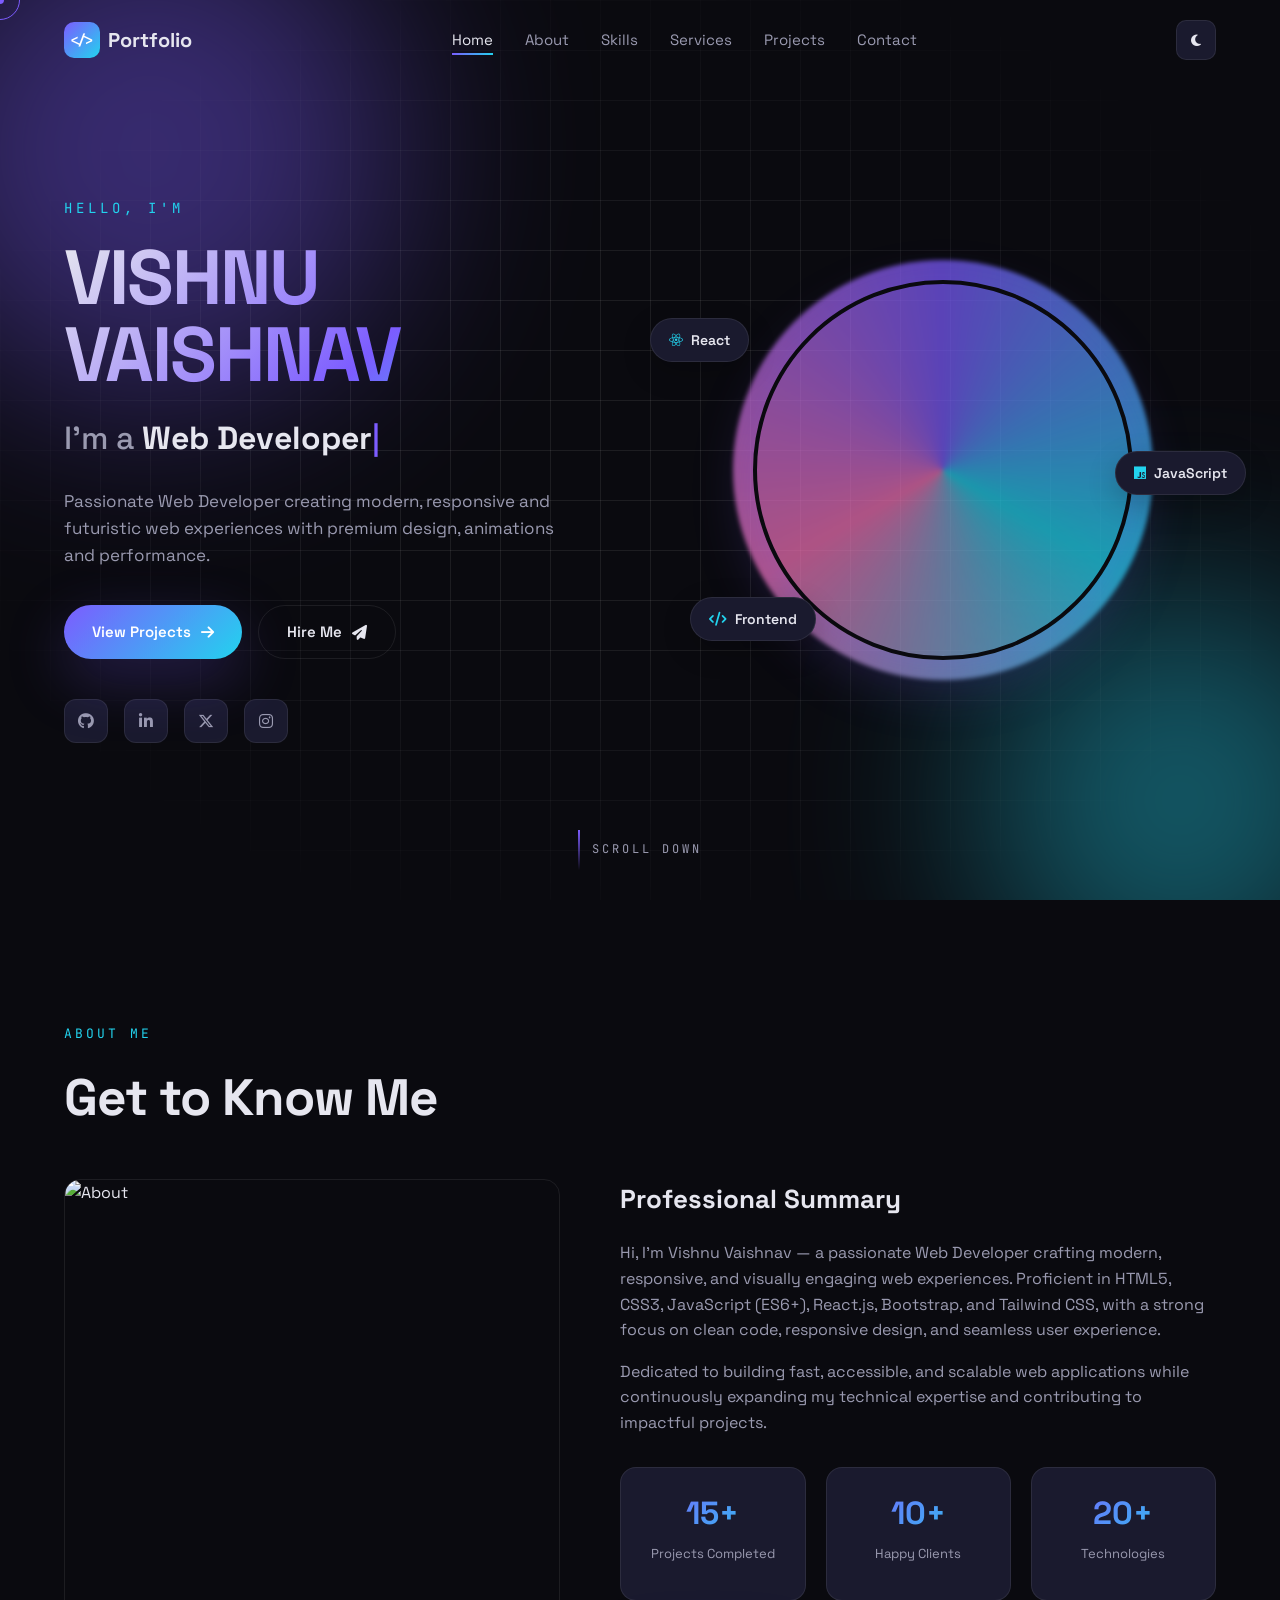
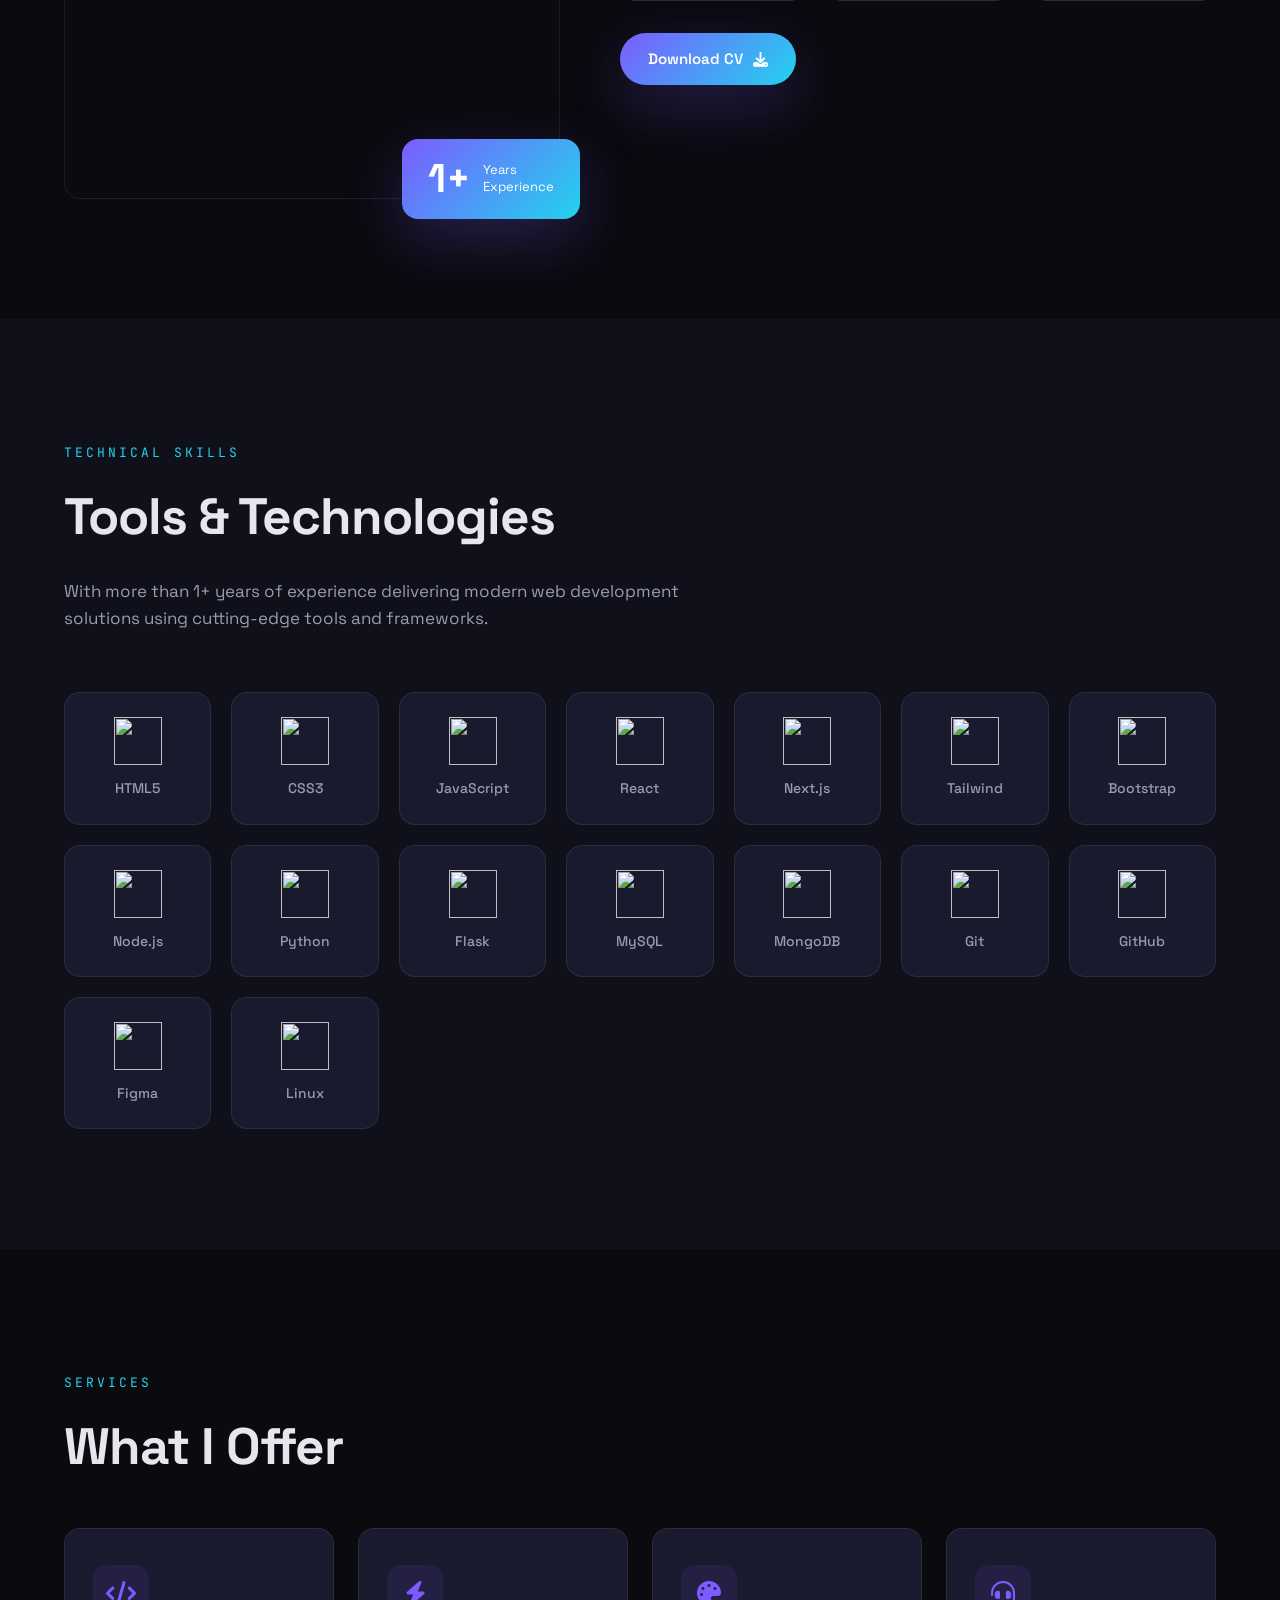
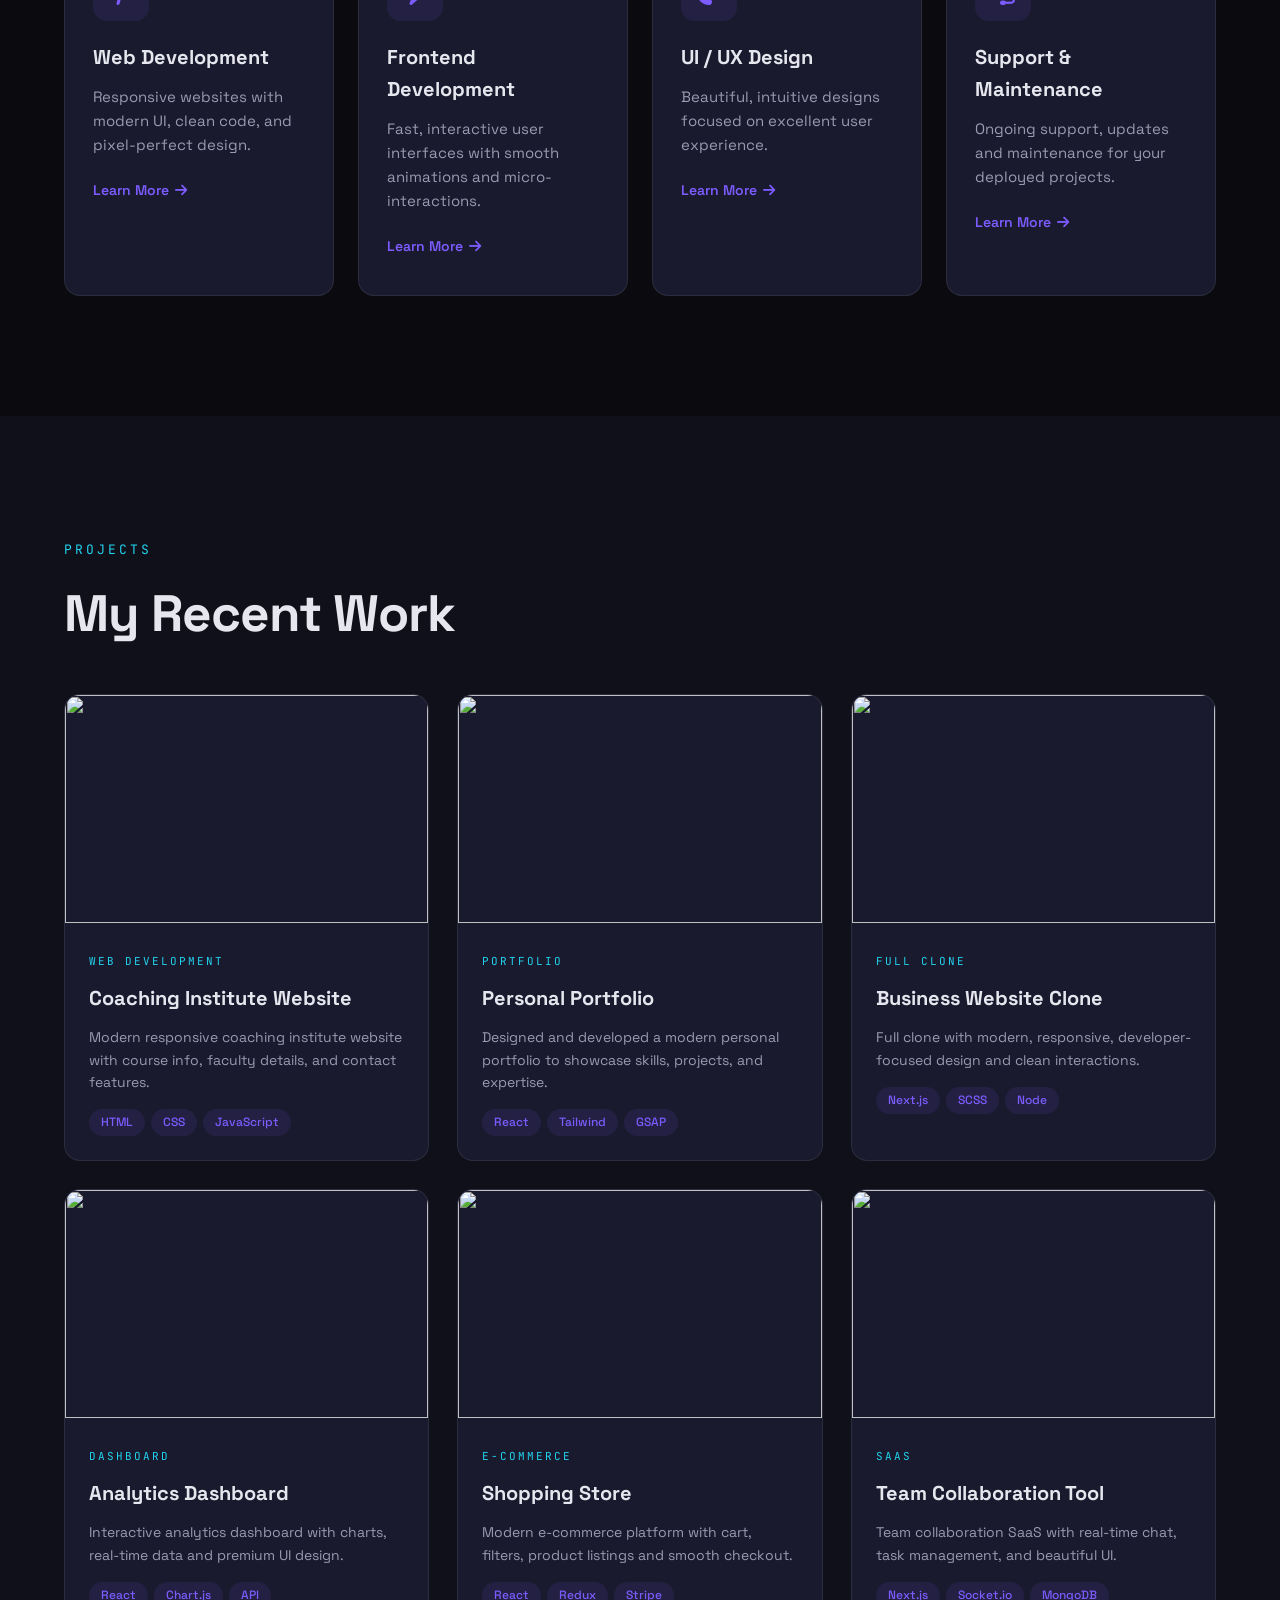
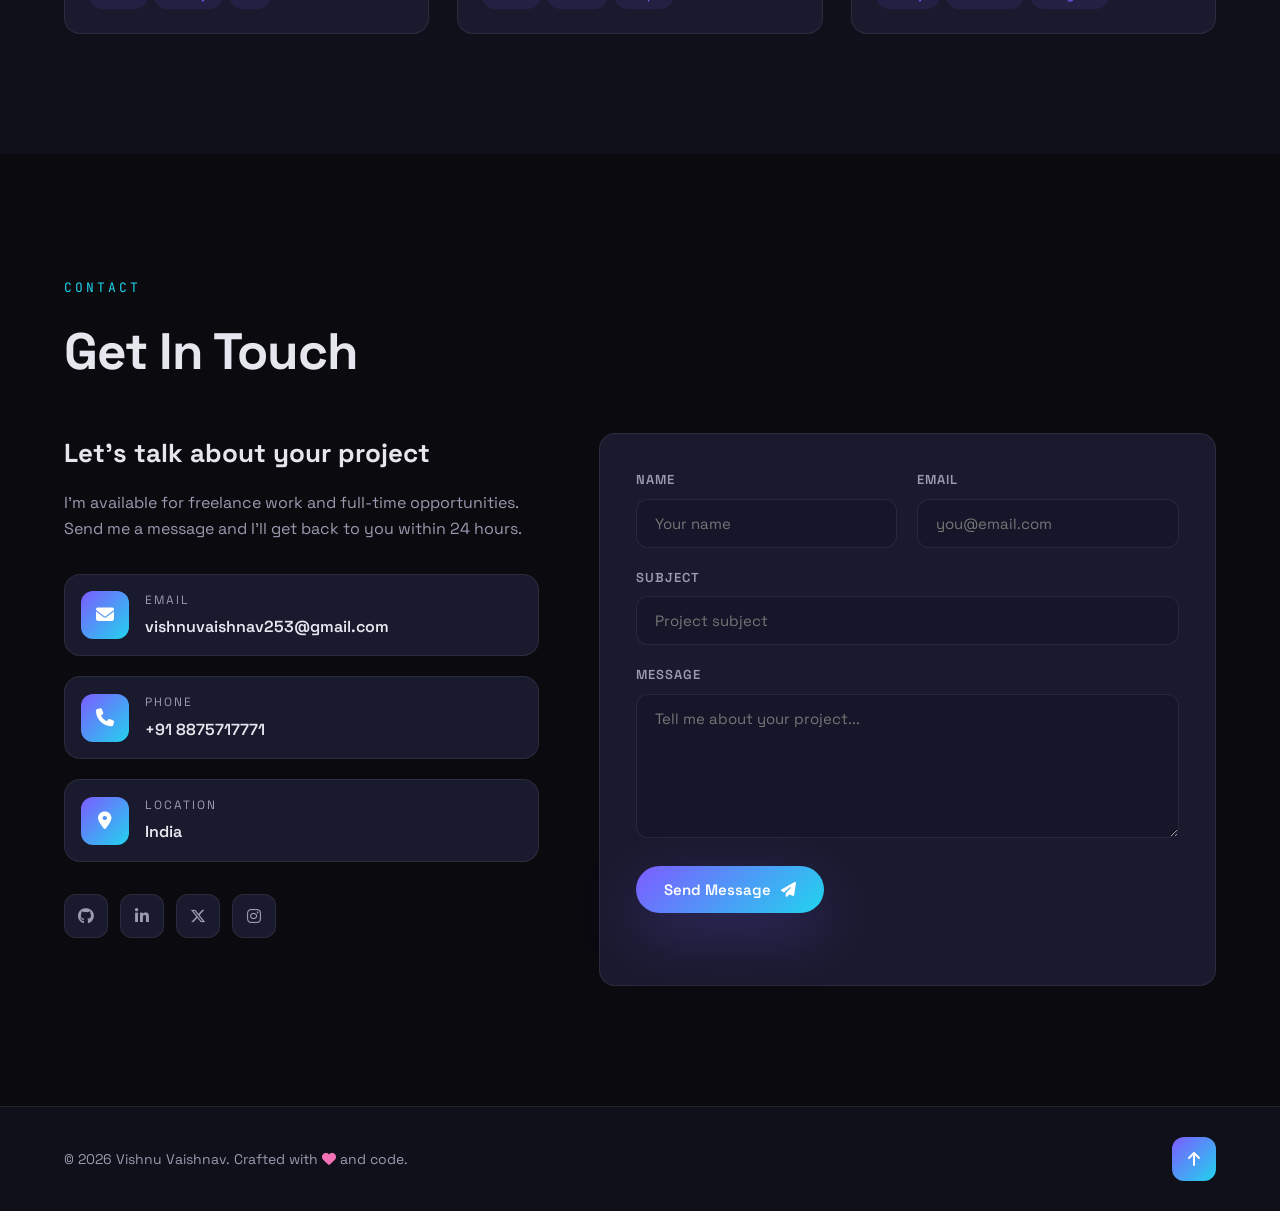
==== index.html @ ab57c08a "Rename portfolio.html to index.html" ====
<!DOCTYPE html>
<html lang="en">
<head>
  <meta charset="UTF-8" />
  <meta name="viewport" content="width=device-width, initial-scale=1.0" />
  <title>Vishnu Vaishnav | Web Developer Portfolio</title>
  <style>
/* =========================================================
   Professional Portfolio - Modern Dark Theme
   ========================================================= */

:root {
  --bg: #0a0a0f;
  --bg-2: #10101a;
  --bg-3: #16162a;
  --surface: #1a1a2e;
  --border: rgba(255, 255, 255, 0.08);
  --text: #e6e6ef;
  --text-dim: #9a9ab0;
  --primary: #7c5cff;
  --primary-2: #22d3ee;
  --accent: #f472b6;
  --gradient: linear-gradient(135deg, #7c5cff 0%, #22d3ee 100%);
  --gradient-2: linear-gradient(135deg, #f472b6 0%, #7c5cff 100%);
  --shadow: 0 20px 60px rgba(124, 92, 255, 0.25);
  --radius: 16px;
  --transition: 0.4s cubic-bezier(0.2, 0.8, 0.2, 1);
}

body.light {
  --bg: #f8f9ff;
  --bg-2: #ffffff;
  --bg-3: #eef0fa;
  --surface: #ffffff;
  --border: rgba(0, 0, 0, 0.08);
  --text: #0f0f1a;
  --text-dim: #55556b;
  --shadow: 0 20px 60px rgba(124, 92, 255, 0.15);
}

* { margin: 0; padding: 0; box-sizing: border-box; }

html { scroll-behavior: smooth; }

body {
  font-family: 'Space Grotesk', -apple-system, sans-serif;
  background: var(--bg);
  color: var(--text);
  line-height: 1.6;
  overflow-x: hidden;
  transition: background var(--transition), color var(--transition);
}

::selection { background: var(--primary); color: #fff; }

::-webkit-scrollbar { width: 10px; }
::-webkit-scrollbar-track { background: var(--bg-2); }
::-webkit-scrollbar-thumb { background: var(--gradient); border-radius: 10px; }

a { color: inherit; text-decoration: none; }
img { max-width: 100%; display: block; }

/* Container */
.container { max-width: 1200px; margin: 0 auto; padding: 0 24px; }

/* ================= LOADER ================= */
.loader {
  position: fixed; inset: 0;
  background: var(--bg);
  display: flex; align-items: center; justify-content: center;
  z-index: 9999;
  transition: opacity 0.6s, visibility 0.6s;
}
.loader.hidden { opacity: 0; visibility: hidden; }
.loader-content { text-align: center; }
.loader-ring {
  width: 60px; height: 60px;
  border: 3px solid rgba(124, 92, 255, 0.2);
  border-top-color: var(--primary);
  border-right-color: var(--primary-2);
  border-radius: 50%;
  animation: spin 1s linear infinite;
  margin: 0 auto 16px;
}
.loader-content p { color: var(--text-dim); font-family: 'JetBrains Mono', monospace; font-size: 14px; letter-spacing: 2px; }
@keyframes spin { to { transform: rotate(360deg); } }

/* ================= CURSOR ================= */
.cursor, .cursor-follow {
  position: fixed; top: 0; left: 0;
  pointer-events: none; z-index: 9998;
  border-radius: 50%;
  transform: translate(-50%, -50%);
  transition: transform 0.15s ease;
}
.cursor {
  width: 8px; height: 8px; background: var(--primary);
}
.cursor-follow {
  width: 40px; height: 40px;
  border: 1.5px solid var(--primary);
  transition: transform 0.3s ease, width 0.3s, height 0.3s, background 0.3s;
}
.cursor-follow.grow { width: 70px; height: 70px; background: rgba(124, 92, 255, 0.1); }
@media (max-width: 900px) { .cursor, .cursor-follow { display: none; } }

/* ================= NAVBAR ================= */
.navbar {
  position: fixed; top: 0; left: 0; right: 0;
  z-index: 100;
  padding: 20px 0;
  transition: all var(--transition);
}
.navbar.scrolled {
  padding: 12px 0;
  background: rgba(10, 10, 15, 0.75);
  backdrop-filter: blur(20px);
  border-bottom: 1px solid var(--border);
}
body.light .navbar.scrolled { background: rgba(255, 255, 255, 0.85); }
.nav-container {
  max-width: 1200px; margin: 0 auto; padding: 0 24px;
  display: flex; align-items: center; justify-content: space-between;
}
.logo {
  display: flex; align-items: center; gap: 8px;
  font-weight: 700; font-size: 20px;
}
.logo-mark {
  background: var(--gradient);
  color: #fff;
  width: 36px; height: 36px;
  display: flex; align-items: center; justify-content: center;
  border-radius: 10px;
  font-family: 'JetBrains Mono', monospace;
  font-size: 14px;
}
.nav-links {
  display: flex; gap: 32px; list-style: none;
}
.nav-link {
  position: relative;
  font-size: 15px;
  color: var(--text-dim);
  transition: color var(--transition);
}
.nav-link:hover, .nav-link.active { color: var(--text); }
.nav-link::after {
  content: ''; position: absolute; bottom: -6px; left: 0;
  width: 0; height: 2px; background: var(--gradient);
  transition: width var(--transition);
}
.nav-link:hover::after, .nav-link.active::after { width: 100%; }

.nav-actions { display: flex; align-items: center; gap: 12px; }
.theme-toggle {
  background: var(--surface);
  border: 1px solid var(--border);
  color: var(--text);
  width: 40px; height: 40px;
  border-radius: 10px;
  cursor: pointer;
  transition: all var(--transition);
}
.theme-toggle:hover { transform: rotate(20deg); border-color: var(--primary); }

.menu-toggle {
  display: none; background: none; border: none;
  width: 40px; height: 40px; cursor: pointer;
  flex-direction: column; gap: 5px; justify-content: center; align-items: center;
}
.menu-toggle span {
  display: block; width: 24px; height: 2px; background: var(--text);
  transition: all var(--transition);
}
.menu-toggle.open span:nth-child(1) { transform: translateY(7px) rotate(45deg); }
.menu-toggle.open span:nth-child(2) { opacity: 0; }
.menu-toggle.open span:nth-child(3) { transform: translateY(-7px) rotate(-45deg); }

/* ================= HERO ================= */
.hero {
  min-height: 100vh;
  position: relative;
  display: flex; align-items: center;
  padding: 120px 0 80px;
  overflow: hidden;
}
.hero-bg {
  position: absolute; inset: 0; z-index: 0; overflow: hidden;
}
.blob {
  position: absolute; border-radius: 50%;
  filter: blur(100px); opacity: 0.4;
  animation: float 20s infinite ease-in-out;
}
.blob-1 { width: 500px; height: 500px; background: var(--primary); top: -100px; left: -100px; }
.blob-2 { width: 400px; height: 400px; background: var(--primary-2); bottom: -100px; right: -100px; animation-delay: -10s; }
@keyframes float {
  0%, 100% { transform: translate(0,0) scale(1); }
  33% { transform: translate(60px,-40px) scale(1.1); }
  66% { transform: translate(-40px,60px) scale(0.95); }
}
.grid-overlay {
  position: absolute; inset: 0;
  background-image:
    linear-gradient(var(--border) 1px, transparent 1px),
    linear-gradient(90deg, var(--border) 1px, transparent 1px);
  background-size: 50px 50px;
  mask-image: radial-gradient(ellipse at center, black 30%, transparent 80%);
  -webkit-mask-image: radial-gradient(ellipse at center, black 30%, transparent 80%);
}

.hero-container {
  position: relative; z-index: 1;
  display: grid; grid-template-columns: 1fr 1fr; gap: 60px;
  align-items: center;
}
.hero-greet {
  font-family: 'JetBrains Mono', monospace;
  color: var(--primary-2); letter-spacing: 4px; font-size: 14px;
  margin-bottom: 20px;
}
.hero-name {
  font-size: clamp(2.5rem, 6vw, 5rem);
  font-weight: 700; line-height: 1;
  background: linear-gradient(135deg, var(--text) 0%, var(--primary) 60%, var(--primary-2) 100%);
  -webkit-background-clip: text;
  background-clip: text;
  color: transparent;
  margin-bottom: 20px;
  letter-spacing: -2px;
}
.hero-role {
  font-size: clamp(1.3rem, 3vw, 2rem);
  color: var(--text-dim);
  margin-bottom: 24px;
  font-weight: 500;
}
.typed { color: var(--text); font-weight: 700; }
.cursor-bar {
  color: var(--primary);
  animation: blink 1s infinite;
}
@keyframes blink { 50% { opacity: 0; } }

.hero-desc {
  color: var(--text-dim);
  font-size: 17px;
  max-width: 520px;
  margin-bottom: 36px;
}
.hero-cta {
  display: flex; gap: 16px; flex-wrap: wrap; margin-bottom: 40px;
}

.btn {
  display: inline-flex; align-items: center; gap: 10px;
  padding: 14px 28px;
  border-radius: 100px;
  font-family: inherit; font-weight: 600; font-size: 15px;
  cursor: pointer; border: none;
  transition: all var(--transition);
  position: relative; overflow: hidden;
}
.btn-primary {
  background: var(--gradient);
  color: #fff;
  box-shadow: var(--shadow);
}
.btn-primary:hover { transform: translateY(-2px); box-shadow: 0 25px 70px rgba(124, 92, 255, 0.4); }
.btn-ghost {
  background: transparent;
  color: var(--text);
  border: 1.5px solid var(--border);
}
.btn-ghost:hover { border-color: var(--primary); background: rgba(124, 92, 255, 0.08); transform: translateY(-2px); }

.hero-socials { display: flex; gap: 16px; }
.hero-socials a, .contact-socials a {
  width: 44px; height: 44px;
  display: flex; align-items: center; justify-content: center;
  background: var(--surface);
  border: 1px solid var(--border);
  border-radius: 12px;
  color: var(--text-dim);
  transition: all var(--transition);
}
.hero-socials a:hover, .contact-socials a:hover {
  color: #fff; background: var(--gradient); border-color: transparent;
  transform: translateY(-3px);
}

/* Hero image */
.hero-image {
  position: relative;
  display: flex; align-items: center; justify-content: center;
}
.image-ring {
  position: absolute; width: 420px; height: 420px;
  border-radius: 50%;
  background: conic-gradient(from 0deg, var(--primary), var(--primary-2), var(--accent), var(--primary));
  animation: spin 8s linear infinite;
  filter: blur(2px); opacity: 0.7;
}
.image-wrapper {
  position: relative;
  width: 380px; height: 380px;
  border-radius: 50%;
  overflow: hidden;
  border: 4px solid var(--bg);
  box-shadow: var(--shadow);
}
.image-wrapper img { width: 100%; height: 100%; object-fit: cover; }

.floating-tag {
  position: absolute;
  background: var(--surface);
  border: 1px solid var(--border);
  padding: 10px 18px;
  border-radius: 100px;
  font-size: 14px;
  font-weight: 600;
  display: flex; align-items: center; gap: 8px;
  box-shadow: 0 10px 30px rgba(0,0,0,0.2);
  animation: bounce 4s infinite ease-in-out;
}
.floating-tag i { color: var(--primary-2); }
.tag-1 { top: 10%; left: -20px; animation-delay: 0s; }
.tag-2 { top: 45%; right: -30px; animation-delay: -1.5s; }
.tag-3 { bottom: 5%; left: 20px; animation-delay: -3s; }
@keyframes bounce {
  0%, 100% { transform: translateY(0); }
  50% { transform: translateY(-12px); }
}

.scroll-down {
  position: absolute; bottom: 30px; left: 50%;
  transform: translateX(-50%);
  color: var(--text-dim); font-size: 12px;
  letter-spacing: 3px; text-transform: uppercase;
  display: flex; align-items: center; gap: 12px;
  font-family: 'JetBrains Mono', monospace;
}
.scroll-down span {
  width: 2px; height: 40px;
  background: linear-gradient(var(--primary), transparent);
  animation: scroll-line 2s infinite;
}
@keyframes scroll-line {
  0% { transform: scaleY(0); transform-origin: top; }
  50% { transform: scaleY(1); transform-origin: top; }
  51% { transform: scaleY(1); transform-origin: bottom; }
  100% { transform: scaleY(0); transform-origin: bottom; }
}

/* ================= SECTIONS ================= */
.section { padding: 120px 0; position: relative; }
.section-alt { background: var(--bg-2); }

.section-tag {
  display: inline-block;
  color: var(--primary-2);
  font-family: 'JetBrains Mono', monospace;
  font-size: 13px; letter-spacing: 3px;
  text-transform: uppercase;
  margin-bottom: 12px;
}
.section-title {
  font-size: clamp(2rem, 4vw, 3.2rem);
  font-weight: 700;
  margin-bottom: 20px;
  letter-spacing: -1px;
}
.section-sub {
  color: var(--text-dim);
  max-width: 640px;
  margin-bottom: 60px;
  font-size: 17px;
}

/* ================= ABOUT ================= */
.about-grid {
  display: grid; grid-template-columns: 1fr 1.2fr; gap: 60px;
  margin-top: 40px;
}
.about-image {
  position: relative;
  border-radius: var(--radius);
  overflow: visible;
}
.about-image img {
  border-radius: var(--radius);
  border: 1px solid var(--border);
  aspect-ratio: 4/5;
  object-fit: cover;
}
.exp-badge {
  position: absolute;
  bottom: -20px; right: -20px;
  background: var(--gradient);
  padding: 20px 26px;
  border-radius: var(--radius);
  color: #fff;
  display: flex; align-items: center; gap: 12px;
  box-shadow: var(--shadow);
}
.exp-num { font-size: 40px; font-weight: 700; line-height: 1; }
.exp-label { font-size: 13px; line-height: 1.3; }

.about-content h3 {
  font-size: 26px; margin-bottom: 20px;
}
.about-content p {
  color: var(--text-dim); margin-bottom: 16px; font-size: 16px;
}
.about-stats {
  display: grid; grid-template-columns: repeat(3, 1fr);
  gap: 20px; margin: 32px 0;
}
.stat {
  padding: 20px; text-align: center;
  background: var(--surface);
  border: 1px solid var(--border);
  border-radius: var(--radius);
  transition: all var(--transition);
}
.stat:hover { transform: translateY(-4px); border-color: var(--primary); }
.stat h4 {
  font-size: 32px;
  background: var(--gradient);
  -webkit-background-clip: text;
  background-clip: text;
  color: transparent;
  margin-bottom: 4px;
}
.stat p { color: var(--text-dim); font-size: 13px; }

/* ================= SKILLS ================= */
.skills-grid {
  display: grid;
  grid-template-columns: repeat(auto-fill, minmax(140px, 1fr));
  gap: 20px;
  margin-top: 40px;
}
.skill-card {
  background: var(--surface);
  border: 1px solid var(--border);
  border-radius: var(--radius);
  padding: 24px 12px;
  text-align: center;
  transition: all var(--transition);
  display: flex; flex-direction: column; align-items: center; gap: 12px;
  cursor: pointer;
}
.skill-card:hover {
  transform: translateY(-8px);
  border-color: var(--primary);
  box-shadow: 0 20px 40px rgba(124, 92, 255, 0.2);
}
.skill-card img {
  width: 48px; height: 48px;
  transition: transform var(--transition);
}
.skill-card:hover img { transform: scale(1.15) rotate(-6deg); }
.skill-card span {
  font-size: 14px; font-weight: 500; color: var(--text-dim);
}

/* ================= SERVICES ================= */
.services-grid {
  display: grid;
  grid-template-columns: repeat(auto-fit, minmax(240px, 1fr));
  gap: 24px; margin-top: 40px;
}
.service-card {
  padding: 36px 28px;
  background: var(--surface);
  border: 1px solid var(--border);
  border-radius: var(--radius);
  transition: all var(--transition);
  position: relative;
  overflow: hidden;
}
.service-card::before {
  content: '';
  position: absolute;
  top: 0; left: 0;
  width: 100%; height: 3px;
  background: var(--gradient);
  transform: scaleX(0);
  transform-origin: left;
  transition: transform var(--transition);
}
.service-card:hover::before { transform: scaleX(1); }
.service-card:hover { transform: translateY(-8px); border-color: transparent; }
.service-icon {
  width: 56px; height: 56px; border-radius: 14px;
  background: rgba(124, 92, 255, 0.1);
  color: var(--primary);
  display: flex; align-items: center; justify-content: center;
  font-size: 24px; margin-bottom: 20px;
  transition: all var(--transition);
}
.service-card:hover .service-icon {
  background: var(--gradient); color: #fff;
  transform: rotate(-8deg) scale(1.05);
}
.service-card h3 { font-size: 20px; margin-bottom: 12px; }
.service-card p { color: var(--text-dim); font-size: 15px; margin-bottom: 20px; }
.service-link {
  display: inline-flex; align-items: center; gap: 6px;
  color: var(--primary); font-weight: 600; font-size: 14px;
  transition: gap var(--transition);
}
.service-link:hover { gap: 12px; }

/* ================= PROJECTS ================= */
.projects-grid {
  display: grid;
  grid-template-columns: repeat(auto-fit, minmax(320px, 1fr));
  gap: 28px; margin-top: 40px;
}
.project-card {
  background: var(--surface);
  border: 1px solid var(--border);
  border-radius: var(--radius);
  overflow: hidden;
  transition: all var(--transition);
}
.project-card:hover { transform: translateY(-8px); border-color: var(--primary); }
.project-image {
  position: relative; aspect-ratio: 16/10; overflow: hidden;
}
.project-image img {
  width: 100%; height: 100%; object-fit: cover;
  transition: transform 0.6s;
}
.project-card:hover .project-image img { transform: scale(1.08); }
.project-overlay {
  position: absolute; inset: 0;
  background: linear-gradient(180deg, transparent 50%, rgba(10, 10, 15, 0.85));
  display: flex; align-items: flex-end; justify-content: flex-end;
  gap: 10px; padding: 20px;
  opacity: 0; transition: opacity var(--transition);
}
.project-card:hover .project-overlay { opacity: 1; }
.project-btn {
  width: 40px; height: 40px; border-radius: 10px;
  background: rgba(255,255,255,0.15);
  backdrop-filter: blur(10px);
  color: #fff;
  display: flex; align-items: center; justify-content: center;
  transition: all var(--transition);
}
.project-btn:hover { background: var(--gradient); transform: scale(1.1); }

.project-body { padding: 24px; }
.project-cat {
  font-family: 'JetBrains Mono', monospace;
  font-size: 11px; letter-spacing: 2px; text-transform: uppercase;
  color: var(--primary-2);
}
.project-body h3 { font-size: 20px; margin: 10px 0 12px; }
.project-body p { color: var(--text-dim); font-size: 14px; margin-bottom: 16px; }
.project-tech { display: flex; flex-wrap: wrap; gap: 6px; }
.project-tech span {
  padding: 4px 12px; border-radius: 100px;
  background: rgba(124, 92, 255, 0.1);
  color: var(--primary);
  font-size: 12px; font-weight: 500;
}

/* ================= CONTACT ================= */
.contact-grid {
  display: grid; grid-template-columns: 1fr 1.3fr; gap: 60px;
  margin-top: 40px;
}
.contact-info h3 { font-size: 26px; margin-bottom: 16px; }
.contact-info > p { color: var(--text-dim); margin-bottom: 32px; }
.contact-items { display: flex; flex-direction: column; gap: 20px; margin-bottom: 32px; }
.contact-item {
  display: flex; align-items: center; gap: 16px;
  padding: 16px;
  background: var(--surface);
  border: 1px solid var(--border);
  border-radius: var(--radius);
  transition: all var(--transition);
}
.contact-item:hover { border-color: var(--primary); transform: translateX(6px); }
.ci-icon {
  width: 48px; height: 48px; border-radius: 12px;
  background: var(--gradient); color: #fff;
  display: flex; align-items: center; justify-content: center;
  font-size: 18px; flex-shrink: 0;
}
.contact-item span {
  color: var(--text-dim); font-size: 12px;
  letter-spacing: 2px; text-transform: uppercase;
  display: block; margin-bottom: 4px;
}
.contact-item a { font-weight: 600; }
.contact-socials { display: flex; gap: 12px; }

.contact-form {
  background: var(--surface);
  border: 1px solid var(--border);
  border-radius: var(--radius);
  padding: 36px;
}
.form-row { display: grid; grid-template-columns: 1fr 1fr; gap: 20px; }
.form-group { margin-bottom: 20px; }
.form-group label {
  display: block; font-size: 13px; font-weight: 600;
  color: var(--text-dim);
  margin-bottom: 8px;
  letter-spacing: 1px; text-transform: uppercase;
}
.form-group input, .form-group textarea {
  width: 100%;
  padding: 14px 18px;
  background: var(--bg-3);
  border: 1.5px solid var(--border);
  border-radius: 12px;
  color: var(--text);
  font-family: inherit;
  font-size: 15px;
  transition: all var(--transition);
}
.form-group input:focus, .form-group textarea:focus {
  outline: none;
  border-color: var(--primary);
  background: var(--bg-2);
  box-shadow: 0 0 0 4px rgba(124, 92, 255, 0.1);
}
.form-group textarea { resize: vertical; min-height: 120px; }
.form-status {
  margin-top: 16px; font-size: 14px; color: var(--primary-2);
  min-height: 20px;
}

/* ================= FOOTER ================= */
.footer {
  padding: 30px 0;
  border-top: 1px solid var(--border);
  background: var(--bg-2);
}
.footer-inner {
  display: flex; justify-content: space-between; align-items: center;
  flex-wrap: wrap; gap: 16px;
}
.footer p { color: var(--text-dim); font-size: 14px; }
.footer .fa-heart { color: var(--accent); }
.to-top {
  width: 44px; height: 44px; border-radius: 12px;
  background: var(--gradient); color: #fff;
  display: flex; align-items: center; justify-content: center;
  transition: all var(--transition);
}
.to-top:hover { transform: translateY(-4px); box-shadow: var(--shadow); }

/* ================= REVEAL ANIMATIONS ================= */
.reveal { opacity: 0; transform: translateY(40px); transition: all 0.8s cubic-bezier(0.2, 0.8, 0.2, 1); }
.reveal.visible { opacity: 1; transform: translateY(0); }

/* ================= RESPONSIVE ================= */
@media (max-width: 900px) {
  .hero-container, .about-grid, .contact-grid {
    grid-template-columns: 1fr; gap: 40px;
  }
  .hero-image { order: -1; }
  .image-wrapper { width: 260px; height: 260px; }
  .image-ring { width: 300px; height: 300px; }
  .exp-badge { right: 20px; }

  .nav-links {
    position: fixed; top: 70px; right: 20px; left: 20px;
    flex-direction: column; padding: 24px;
    background: var(--surface);
    border: 1px solid var(--border);
    border-radius: var(--radius);
    transform: translateY(-20px); opacity: 0; pointer-events: none;
    transition: all var(--transition);
  }
  .nav-links.open { transform: translateY(0); opacity: 1; pointer-events: auto; }
  .menu-toggle { display: flex; }

  .section { padding: 80px 0; }
  .contact-form { padding: 24px; }
  .form-row { grid-template-columns: 1fr; }
  .about-stats { grid-template-columns: 1fr; }
}
@media (max-width: 500px) {
  .hero-cta { flex-direction: column; }
  .hero-cta .btn { justify-content: center; }
  .floating-tag { font-size: 12px; padding: 8px 14px; }
}

</style>
  <link rel="preconnect" href="https://fonts.googleapis.com" />
  <link rel="preconnect" href="https://fonts.gstatic.com" crossorigin />
  <link href="https://fonts.googleapis.com/css2?family=Space+Grotesk:wght@400;500;600;700&family=JetBrains+Mono:wght@400;500&display=swap" rel="stylesheet" />
  <link rel="stylesheet" href="https://cdnjs.cloudflare.com/ajax/libs/font-awesome/6.5.1/css/all.min.css" />
</head>
<body>

  <!-- Loader -->
  <div class="loader" id="loader">
    <div class="loader-content">
      <div class="loader-ring"></div>
      <p>Loading Portfolio...</p>
    </div>
  </div>

  <!-- Cursor -->
  <div class="cursor" id="cursor"></div>
  <div class="cursor-follow" id="cursorFollow"></div>

  <!-- Navbar -->
  <nav class="navbar" id="navbar">
    <div class="nav-container">
      <a href="#home" class="logo">
        <span class="logo-mark">&lt;/&gt;</span>
        <span class="logo-text">Portfolio</span>
      </a>
      <ul class="nav-links" id="navLinks">
        <li><a href="#home" class="nav-link active">Home</a></li>
        <li><a href="#about" class="nav-link">About</a></li>
        <li><a href="#skills" class="nav-link">Skills</a></li>
        <li><a href="#services" class="nav-link">Services</a></li>
        <li><a href="#projects" class="nav-link">Projects</a></li>
        <li><a href="#contact" class="nav-link">Contact</a></li>
      </ul>
      <div class="nav-actions">
        <button class="theme-toggle" id="themeToggle" aria-label="Toggle theme">
          <i class="fa-solid fa-moon"></i>
        </button>
        <button class="menu-toggle" id="menuToggle" aria-label="Menu">
          <span></span><span></span><span></span>
        </button>
      </div>
    </div>
  </nav>

  <!-- Hero -->
  <section class="hero" id="home">
    <div class="hero-bg">
      <div class="blob blob-1"></div>
      <div class="blob blob-2"></div>
      <div class="grid-overlay"></div>
    </div>

    <div class="container hero-container">
      <div class="hero-text">
        <p class="hero-greet">HELLO, I'M</p>
        <h1 class="hero-name">VISHNU VAISHNAV</h1>
        <h2 class="hero-role">
          I'm a <span class="typed" id="typed"></span><span class="cursor-bar">|</span>
        </h2>
        <p class="hero-desc">
          Passionate Web Developer creating modern, responsive and
          futuristic web experiences with premium design, animations and performance.
        </p>
        <div class="hero-cta">
          <a href="#projects" class="btn btn-primary">
            View Projects <i class="fa-solid fa-arrow-right"></i>
          </a>
          <a href="#contact" class="btn btn-ghost">
            Hire Me <i class="fa-solid fa-paper-plane"></i>
          </a>
        </div>
        <div class="hero-socials">
          <a href="#" aria-label="GitHub"><i class="fa-brands fa-github"></i></a>
          <a href="#" aria-label="LinkedIn"><i class="fa-brands fa-linkedin-in"></i></a>
          <a href="#" aria-label="Twitter"><i class="fa-brands fa-x-twitter"></i></a>
          <a href="#" aria-label="Instagram"><i class="fa-brands fa-instagram"></i></a>
        </div>
      </div>

      <div class="hero-image">
        <div class="image-ring"></div>
        <div class="image-wrapper">
          <img src="https://images.unsplash.com/photo-1607746882042-944635dfe10e?w=600&auto=format&fit=crop&q=80" alt="Profile" />
        </div>
        <div class="floating-tag tag-1"><i class="fa-brands fa-react"></i> React</div>
        <div class="floating-tag tag-2"><i class="fa-brands fa-js"></i> JavaScript</div>
        <div class="floating-tag tag-3"><i class="fa-solid fa-code"></i> Frontend</div>
      </div>
    </div>

    <a href="#about" class="scroll-down">
      <span></span> Scroll Down
    </a>
  </section>

  <!-- About -->
  <section class="section" id="about">
    <div class="container">
      <p class="section-tag">About Me</p>
      <h2 class="section-title">Get to Know Me</h2>

      <div class="about-grid">
        <div class="about-image">
          <img src="https://images.unsplash.com/photo-1633332755192-727a05c4013d?w=600&auto=format&fit=crop&q=80" alt="About" />
          <div class="exp-badge">
            <span class="exp-num">1+</span>
            <span class="exp-label">Years<br/>Experience</span>
          </div>
        </div>

        <div class="about-content">
          <h3>Professional Summary</h3>
          <p>
            Hi, I'm Vishnu Vaishnav — a passionate Web Developer crafting modern,
            responsive, and visually engaging web experiences. Proficient in HTML5, CSS3,
            JavaScript (ES6+), React.js, Bootstrap, and Tailwind CSS, with a
            strong focus on clean code, responsive design, and seamless user experience.
          </p>
          <p>
            Dedicated to building fast, accessible, and scalable web
            applications while continuously expanding my technical expertise and
            contributing to impactful projects.
          </p>

          <div class="about-stats">
            <div class="stat">
              <h4>15+</h4>
              <p>Projects Completed</p>
            </div>
            <div class="stat">
              <h4>10+</h4>
              <p>Happy Clients</p>
            </div>
            <div class="stat">
              <h4>20+</h4>
              <p>Technologies</p>
            </div>
          </div>

          <a href="#" class="btn btn-primary" download>
            Download CV <i class="fa-solid fa-download"></i>
          </a>
        </div>
      </div>
    </div>
  </section>

  <!-- Skills -->
  <section class="section section-alt" id="skills">
    <div class="container">
      <p class="section-tag">Technical Skills</p>
      <h2 class="section-title">Tools &amp; Technologies</h2>
      <p class="section-sub">
        With more than 1+ years of experience delivering modern web development
        solutions using cutting-edge tools and frameworks.
      </p>

      <div class="skills-grid">
        <div class="skill-card"><img src="https://cdn.jsdelivr.net/gh/devicons/devicon/icons/html5/html5-original.svg" alt=""><span>HTML5</span></div>
        <div class="skill-card"><img src="https://cdn.jsdelivr.net/gh/devicons/devicon/icons/css3/css3-original.svg" alt=""><span>CSS3</span></div>
        <div class="skill-card"><img src="https://cdn.jsdelivr.net/gh/devicons/devicon/icons/javascript/javascript-original.svg" alt=""><span>JavaScript</span></div>
        <div class="skill-card"><img src="https://cdn.jsdelivr.net/gh/devicons/devicon/icons/react/react-original.svg" alt=""><span>React</span></div>
        <div class="skill-card"><img src="https://cdn.jsdelivr.net/gh/devicons/devicon/icons/nextjs/nextjs-original.svg" alt=""><span>Next.js</span></div>
        <div class="skill-card"><img src="https://cdn.jsdelivr.net/gh/devicons/devicon/icons/tailwindcss/tailwindcss-original.svg" alt=""><span>Tailwind</span></div>
        <div class="skill-card"><img src="https://cdn.jsdelivr.net/gh/devicons/devicon/icons/bootstrap/bootstrap-original.svg" alt=""><span>Bootstrap</span></div>
        <div class="skill-card"><img src="https://cdn.jsdelivr.net/gh/devicons/devicon/icons/nodejs/nodejs-original.svg" alt=""><span>Node.js</span></div>
        <div class="skill-card"><img src="https://cdn.jsdelivr.net/gh/devicons/devicon/icons/python/python-original.svg" alt=""><span>Python</span></div>
        <div class="skill-card"><img src="https://cdn.jsdelivr.net/gh/devicons/devicon/icons/flask/flask-original.svg" alt=""><span>Flask</span></div>
        <div class="skill-card"><img src="https://cdn.jsdelivr.net/gh/devicons/devicon/icons/mysql/mysql-original.svg" alt=""><span>MySQL</span></div>
        <div class="skill-card"><img src="https://cdn.jsdelivr.net/gh/devicons/devicon/icons/mongodb/mongodb-original.svg" alt=""><span>MongoDB</span></div>
        <div class="skill-card"><img src="https://cdn.jsdelivr.net/gh/devicons/devicon/icons/git/git-original.svg" alt=""><span>Git</span></div>
        <div class="skill-card"><img src="https://cdn.jsdelivr.net/gh/devicons/devicon/icons/github/github-original.svg" alt=""><span>GitHub</span></div>
        <div class="skill-card"><img src="https://cdn.jsdelivr.net/gh/devicons/devicon/icons/figma/figma-original.svg" alt=""><span>Figma</span></div>
        <div class="skill-card"><img src="https://cdn.jsdelivr.net/gh/devicons/devicon/icons/linux/linux-original.svg" alt=""><span>Linux</span></div>
      </div>
    </div>
  </section>

  <!-- Services -->
  <section class="section" id="services">
    <div class="container">
      <p class="section-tag">Services</p>
      <h2 class="section-title">What I Offer</h2>

      <div class="services-grid">
        <div class="service-card">
          <div class="service-icon"><i class="fa-solid fa-code"></i></div>
          <h3>Web Development</h3>
          <p>Responsive websites with modern UI, clean code, and pixel-perfect design.</p>
          <a href="#contact" class="service-link">Learn More <i class="fa-solid fa-arrow-right"></i></a>
        </div>
        <div class="service-card">
          <div class="service-icon"><i class="fa-solid fa-bolt"></i></div>
          <h3>Frontend Development</h3>
          <p>Fast, interactive user interfaces with smooth animations and micro-interactions.</p>
          <a href="#contact" class="service-link">Learn More <i class="fa-solid fa-arrow-right"></i></a>
        </div>
        <div class="service-card">
          <div class="service-icon"><i class="fa-solid fa-palette"></i></div>
          <h3>UI / UX Design</h3>
          <p>Beautiful, intuitive designs focused on excellent user experience.</p>
          <a href="#contact" class="service-link">Learn More <i class="fa-solid fa-arrow-right"></i></a>
        </div>
        <div class="service-card">
          <div class="service-icon"><i class="fa-solid fa-headset"></i></div>
          <h3>Support &amp; Maintenance</h3>
          <p>Ongoing support, updates and maintenance for your deployed projects.</p>
          <a href="#contact" class="service-link">Learn More <i class="fa-solid fa-arrow-right"></i></a>
        </div>
      </div>
    </div>
  </section>

  <!-- Projects -->
  <section class="section section-alt" id="projects">
    <div class="container">
      <p class="section-tag">Projects</p>
      <h2 class="section-title">My Recent Work</h2>

      <div class="projects-grid">
        <article class="project-card">
          <div class="project-image">
            <img src="https://images.unsplash.com/photo-1547658719-da2b51169166?w=800&auto=format&fit=crop&q=80" alt="">
            <div class="project-overlay">
              <a href="#" class="project-btn"><i class="fa-solid fa-arrow-up-right-from-square"></i></a>
              <a href="#" class="project-btn"><i class="fa-brands fa-github"></i></a>
            </div>
          </div>
          <div class="project-body">
            <span class="project-cat">Web Development</span>
            <h3>Coaching Institute Website</h3>
            <p>Modern responsive coaching institute website with course info, faculty details, and contact features.</p>
            <div class="project-tech">
              <span>HTML</span><span>CSS</span><span>JavaScript</span>
            </div>
          </div>
        </article>

        <article class="project-card">
          <div class="project-image">
            <img src="https://images.unsplash.com/photo-1467232004584-a241de8bcf5d?w=800&auto=format&fit=crop&q=80" alt="">
            <div class="project-overlay">
              <a href="#" class="project-btn"><i class="fa-solid fa-arrow-up-right-from-square"></i></a>
              <a href="#" class="project-btn"><i class="fa-brands fa-github"></i></a>
            </div>
          </div>
          <div class="project-body">
            <span class="project-cat">Portfolio</span>
            <h3>Personal Portfolio</h3>
            <p>Designed and developed a modern personal portfolio to showcase skills, projects, and expertise.</p>
            <div class="project-tech">
              <span>React</span><span>Tailwind</span><span>GSAP</span>
            </div>
          </div>
        </article>

        <article class="project-card">
          <div class="project-image">
            <img src="https://images.unsplash.com/photo-1460925895917-afdab827c52f?w=800&auto=format&fit=crop&q=80" alt="">
            <div class="project-overlay">
              <a href="#" class="project-btn"><i class="fa-solid fa-arrow-up-right-from-square"></i></a>
              <a href="#" class="project-btn"><i class="fa-brands fa-github"></i></a>
            </div>
          </div>
          <div class="project-body">
            <span class="project-cat">Full Clone</span>
            <h3>Business Website Clone</h3>
            <p>Full clone with modern, responsive, developer-focused design and clean interactions.</p>
            <div class="project-tech">
              <span>Next.js</span><span>SCSS</span><span>Node</span>
            </div>
          </div>
        </article>

        <article class="project-card">
          <div class="project-image">
            <img src="https://images.unsplash.com/photo-1551288049-bebda4e38f71?w=800&auto=format&fit=crop&q=80" alt="">
            <div class="project-overlay">
              <a href="#" class="project-btn"><i class="fa-solid fa-arrow-up-right-from-square"></i></a>
              <a href="#" class="project-btn"><i class="fa-brands fa-github"></i></a>
            </div>
          </div>
          <div class="project-body">
            <span class="project-cat">Dashboard</span>
            <h3>Analytics Dashboard</h3>
            <p>Interactive analytics dashboard with charts, real-time data and premium UI design.</p>
            <div class="project-tech">
              <span>React</span><span>Chart.js</span><span>API</span>
            </div>
          </div>
        </article>

        <article class="project-card">
          <div class="project-image">
            <img src="https://images.unsplash.com/photo-1522542550221-31fd19575a2d?w=800&auto=format&fit=crop&q=80" alt="">
            <div class="project-overlay">
              <a href="#" class="project-btn"><i class="fa-solid fa-arrow-up-right-from-square"></i></a>
              <a href="#" class="project-btn"><i class="fa-brands fa-github"></i></a>
            </div>
          </div>
          <div class="project-body">
            <span class="project-cat">E-commerce</span>
            <h3>Shopping Store</h3>
            <p>Modern e-commerce platform with cart, filters, product listings and smooth checkout.</p>
            <div class="project-tech">
              <span>React</span><span>Redux</span><span>Stripe</span>
            </div>
          </div>
        </article>

        <article class="project-card">
          <div class="project-image">
            <img src="https://images.unsplash.com/photo-1517048676732-d65bc937f952?w=800&auto=format&fit=crop&q=80" alt="">
            <div class="project-overlay">
              <a href="#" class="project-btn"><i class="fa-solid fa-arrow-up-right-from-square"></i></a>
              <a href="#" class="project-btn"><i class="fa-brands fa-github"></i></a>
            </div>
          </div>
          <div class="project-body">
            <span class="project-cat">SaaS</span>
            <h3>Team Collaboration Tool</h3>
            <p>Team collaboration SaaS with real-time chat, task management, and beautiful UI.</p>
            <div class="project-tech">
              <span>Next.js</span><span>Socket.io</span><span>MongoDB</span>
            </div>
          </div>
        </article>
      </div>
    </div>
  </section>

  <!-- Contact -->
  <section class="section" id="contact">
    <div class="container">
      <p class="section-tag">Contact</p>
      <h2 class="section-title">Get In Touch</h2>

      <div class="contact-grid">
        <div class="contact-info">
          <h3>Let's talk about your project</h3>
          <p>I'm available for freelance work and full-time opportunities. Send me a message and I'll get back to you within 24 hours.</p>

          <div class="contact-items">
            <div class="contact-item">
              <div class="ci-icon"><i class="fa-solid fa-envelope"></i></div>
              <div>
                <span>Email</span>
                <a href="mailto:vishnuvaishnav253@gmail.com">vishnuvaishnav253@gmail.com</a>
              </div>
            </div>
            <div class="contact-item">
              <div class="ci-icon"><i class="fa-solid fa-phone"></i></div>
              <div>
                <span>Phone</span>
                <a href="tel:+911234567890">+91 8875717771</a>
              </div>
            </div>
            <div class="contact-item">
              <div class="ci-icon"><i class="fa-solid fa-location-dot"></i></div>
              <div>
                <span>Location</span>
                <a href="#">India</a>
              </div>
            </div>
          </div>

          <div class="contact-socials">
            <a href="#" aria-label="GitHub"><i class="fa-brands fa-github"></i></a>
            <a href="#" aria-label="LinkedIn"><i class="fa-brands fa-linkedin-in"></i></a>
            <a href="#" aria-label="Twitter"><i class="fa-brands fa-x-twitter"></i></a>
            <a href="#" aria-label="Instagram"><i class="fa-brands fa-instagram"></i></a>
          </div>
        </div>

        <form class="contact-form" id="contactForm">
          <div class="form-row">
            <div class="form-group">
              <label for="name">Name</label>
              <input type="text" id="name" name="name" placeholder="Your name" required />
            </div>
            <div class="form-group">
              <label for="email">Email</label>
              <input type="email" id="email" name="email" placeholder="you@email.com" required />
            </div>
          </div>
          <div class="form-group">
            <label for="subject">Subject</label>
            <input type="text" id="subject" name="subject" placeholder="Project subject" required />
          </div>
          <div class="form-group">
            <label for="message">Message</label>
            <textarea id="message" name="message" rows="6" placeholder="Tell me about your project..." required></textarea>
          </div>
          <button type="submit" class="btn btn-primary">
            Send Message <i class="fa-solid fa-paper-plane"></i>
          </button>
          <p class="form-status" id="formStatus"></p>
        </form>
      </div>
    </div>
  </section>

  <!-- Footer -->
  <footer class="footer">
    <div class="container footer-inner">
      <p>&copy; <span id="year"></span> Vishnu Vaishnav. Crafted with <i class="fa-solid fa-heart"></i> and code.</p>
      <a href="#home" class="to-top" aria-label="Back to top">
        <i class="fa-solid fa-arrow-up"></i>
      </a>
    </div>
  </footer>

  <script>
/* =========================================================
   Professional Portfolio - JavaScript
   ========================================================= */

// ============ LOADER ============
window.addEventListener('load', () => {
  setTimeout(() => {
    document.getElementById('loader').classList.add('hidden');
  }, 800);
});

// ============ YEAR ============
document.getElementById('year').textContent = new Date().getFullYear();

// ============ CUSTOM CURSOR ============
const cursor = document.getElementById('cursor');
const cursorFollow = document.getElementById('cursorFollow');

document.addEventListener('mousemove', (e) => {
  cursor.style.left = e.clientX + 'px';
  cursor.style.top = e.clientY + 'px';
  setTimeout(() => {
    cursorFollow.style.left = e.clientX + 'px';
    cursorFollow.style.top = e.clientY + 'px';
  }, 60);
});

document.querySelectorAll('a, button, .skill-card, .project-card, .service-card').forEach(el => {
  el.addEventListener('mouseenter', () => cursorFollow.classList.add('grow'));
  el.addEventListener('mouseleave', () => cursorFollow.classList.remove('grow'));
});

// ============ NAVBAR SCROLL ============
const navbar = document.getElementById('navbar');
window.addEventListener('scroll', () => {
  if (window.scrollY > 40) navbar.classList.add('scrolled');
  else navbar.classList.remove('scrolled');
});

// ============ MOBILE MENU ============
const menuToggle = document.getElementById('menuToggle');
const navLinks = document.getElementById('navLinks');
menuToggle.addEventListener('click', () => {
  menuToggle.classList.toggle('open');
  navLinks.classList.toggle('open');
});
document.querySelectorAll('.nav-link').forEach(link => {
  link.addEventListener('click', () => {
    menuToggle.classList.remove('open');
    navLinks.classList.remove('open');
  });
});

// ============ ACTIVE LINK ON SCROLL ============
const sections = document.querySelectorAll('section[id]');
const navLinkEls = document.querySelectorAll('.nav-link');

window.addEventListener('scroll', () => {
  let current = 'home';
  sections.forEach(section => {
    const top = section.offsetTop - 100;
    if (window.scrollY >= top) current = section.getAttribute('id');
  });
  navLinkEls.forEach(link => {
    link.classList.remove('active');
    if (link.getAttribute('href') === `#${current}`) link.classList.add('active');
  });
});

// ============ THEME TOGGLE ============
const themeToggle = document.getElementById('themeToggle');
const themeIcon = themeToggle.querySelector('i');
const savedTheme = localStorage.getItem('theme') || 'dark';
if (savedTheme === 'light') {
  document.body.classList.add('light');
  themeIcon.classList.replace('fa-moon', 'fa-sun');
}
themeToggle.addEventListener('click', () => {
  document.body.classList.toggle('light');
  const isLight = document.body.classList.contains('light');
  themeIcon.classList.toggle('fa-moon', !isLight);
  themeIcon.classList.toggle('fa-sun', isLight);
  localStorage.setItem('theme', isLight ? 'light' : 'dark');
});

// ============ TYPING ANIMATION ============
const typedEl = document.getElementById('typed');
const roles = [
  'Web Developer',
  'Frontend Developer',
  'React Developer',
  'UI/UX Enthusiast',
  'Problem Solver'
];
let roleIndex = 0;
let charIndex = 0;
let isDeleting = false;

function typeLoop() {
  const current = roles[roleIndex];
  if (isDeleting) {
    typedEl.textContent = current.substring(0, charIndex--);
    if (charIndex < 0) {
      isDeleting = false;
      roleIndex = (roleIndex + 1) % roles.length;
      setTimeout(typeLoop, 400);
      return;
    }
    setTimeout(typeLoop, 45);
  } else {
    typedEl.textContent = current.substring(0, charIndex++);
    if (charIndex > current.length) {
      isDeleting = true;
      setTimeout(typeLoop, 1500);
      return;
    }
    setTimeout(typeLoop, 90);
  }
}
typeLoop();

// ============ REVEAL ON SCROLL ============
const revealTargets = document.querySelectorAll(
  '.section-tag, .section-title, .section-sub, .about-image, .about-content, ' +
  '.skill-card, .service-card, .project-card, .contact-info, .contact-form, .exp-badge'
);
revealTargets.forEach(el => el.classList.add('reveal'));

const observer = new IntersectionObserver((entries) => {
  entries.forEach((entry, i) => {
    if (entry.isIntersecting) {
      setTimeout(() => entry.target.classList.add('visible'), i * 60);
      observer.unobserve(entry.target);
    }
  });
}, { threshold: 0.1 });

revealTargets.forEach(el => observer.observe(el));

// ============ CONTACT FORM ============
const form = document.getElementById('contactForm');
const formStatus = document.getElementById('formStatus');

form.addEventListener('submit', (e) => {
  e.preventDefault();
  const data = new FormData(form);
  const name = data.get('name');

  formStatus.style.color = 'var(--primary-2)';
  formStatus.textContent = 'Sending message...';

  setTimeout(() => {
    formStatus.style.color = '#22d3ee';
    formStatus.textContent = `Thanks ${name}! Your message has been received. I'll get back to you soon.`;
    form.reset();
    setTimeout(() => (formStatus.textContent = ''), 5000);
  }, 900);
});

// ============ SMOOTH ANCHOR OFFSET ============
document.querySelectorAll('a[href^="#"]').forEach(anchor => {
  anchor.addEventListener('click', (e) => {
    const targetId = anchor.getAttribute('href');
    if (targetId === '#' || targetId.length < 2) return;
    const target = document.querySelector(targetId);
    if (target) {
      e.preventDefault();
      const offset = target.offsetTop - 70;
      window.scrollTo({ top: offset, behavior: 'smooth' });
    }
  });
});

</script>
</body>
</html>
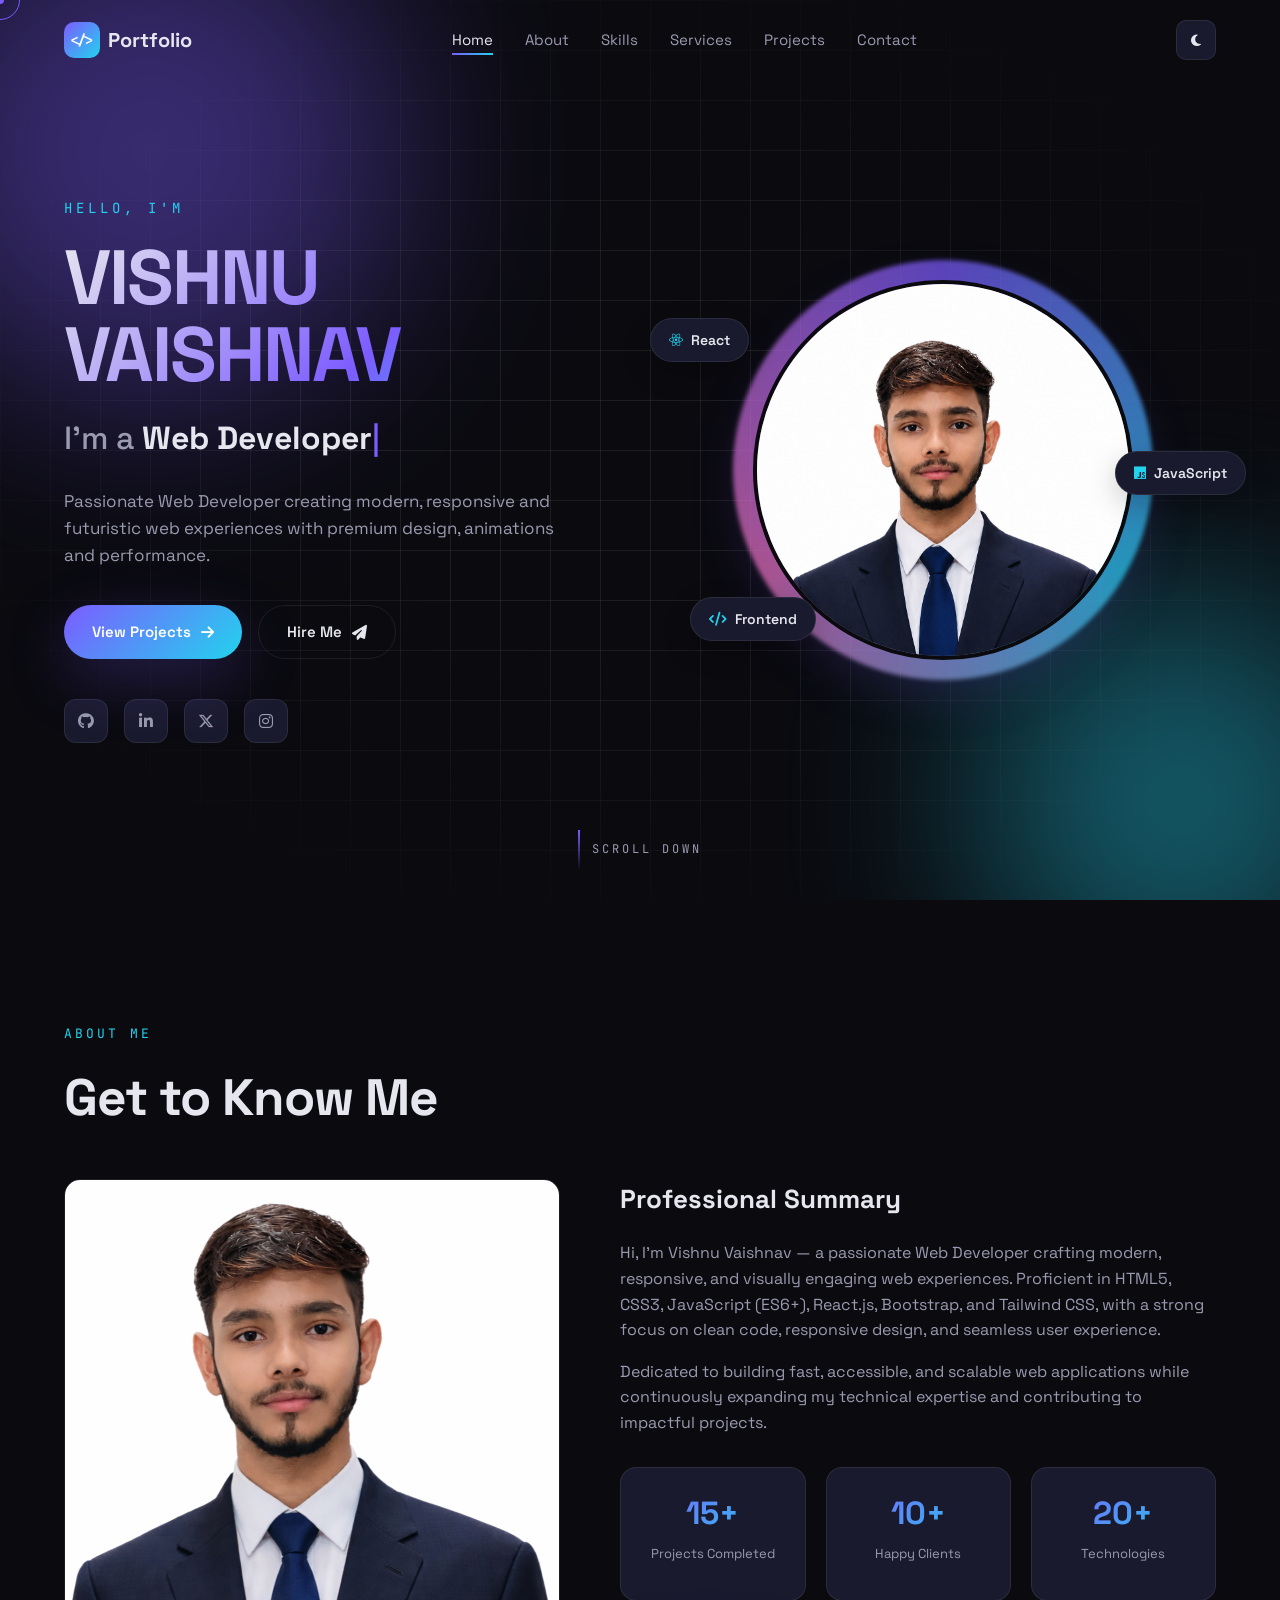
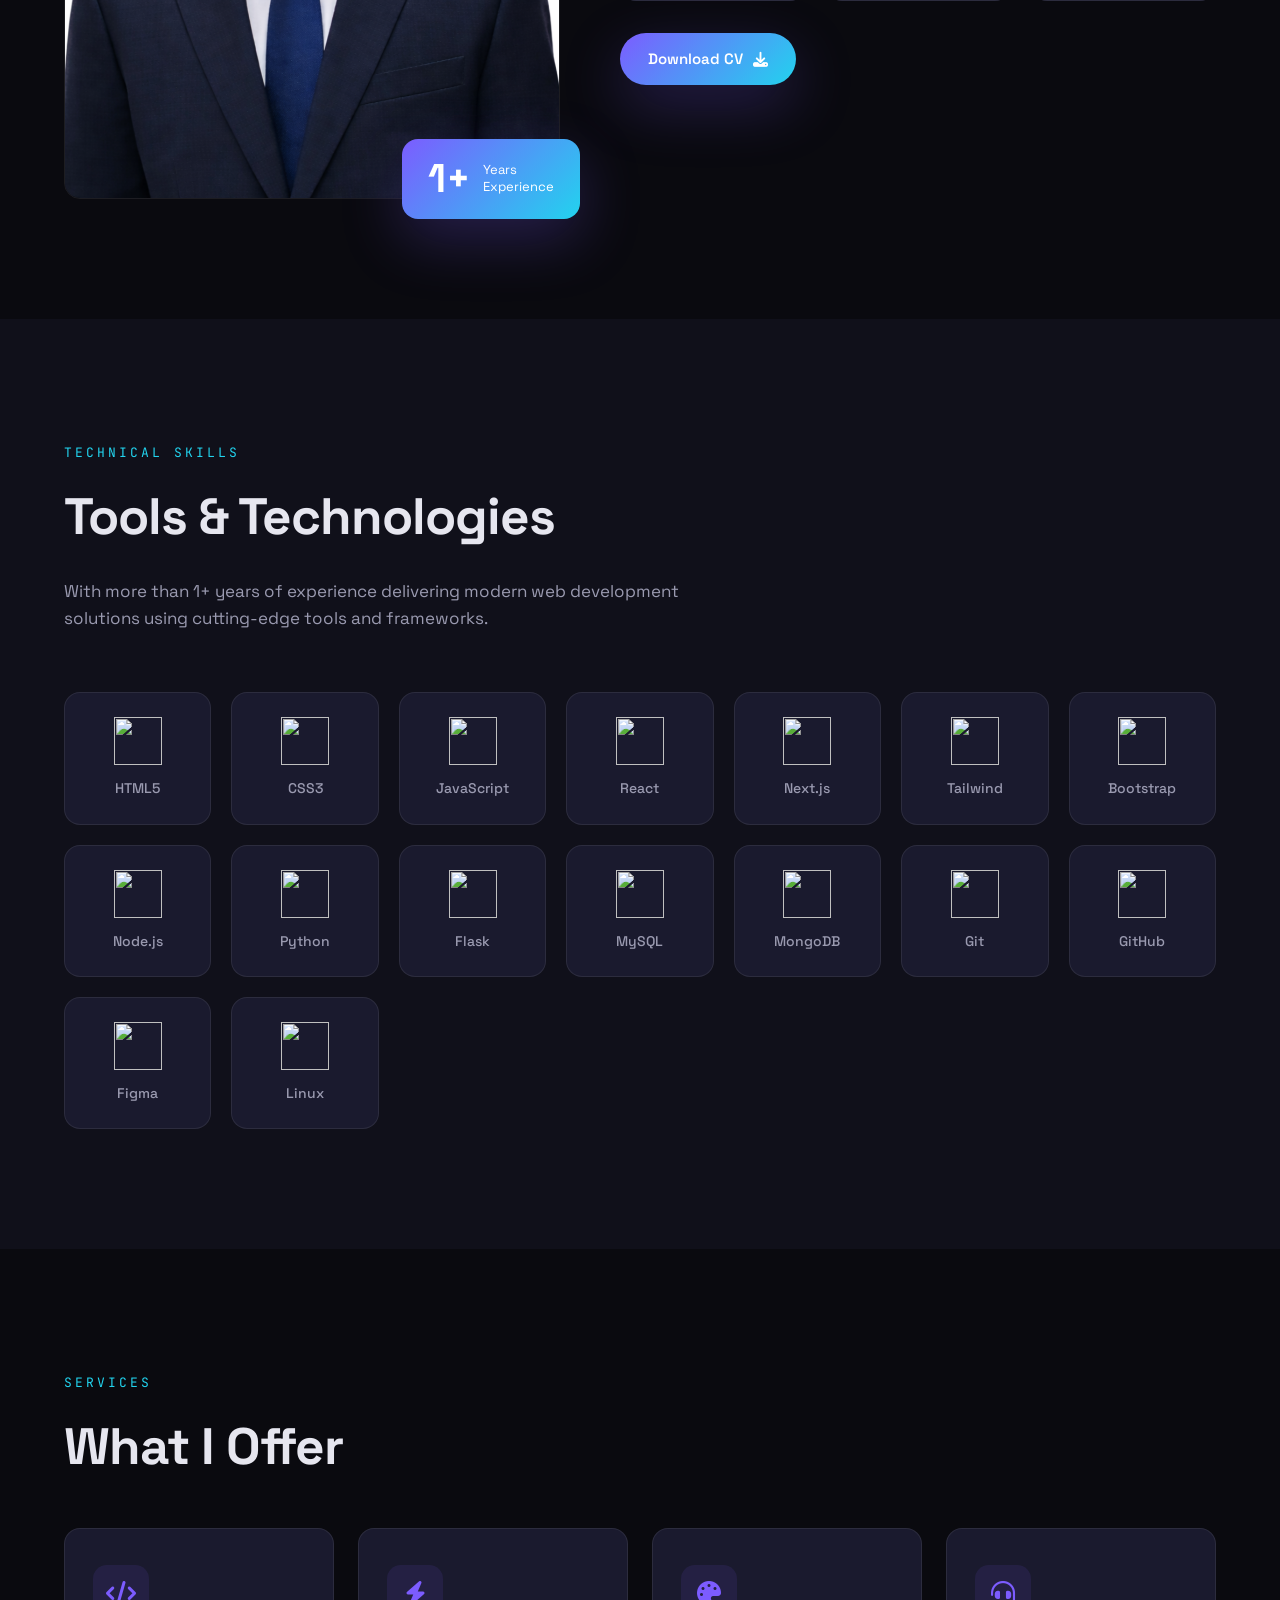
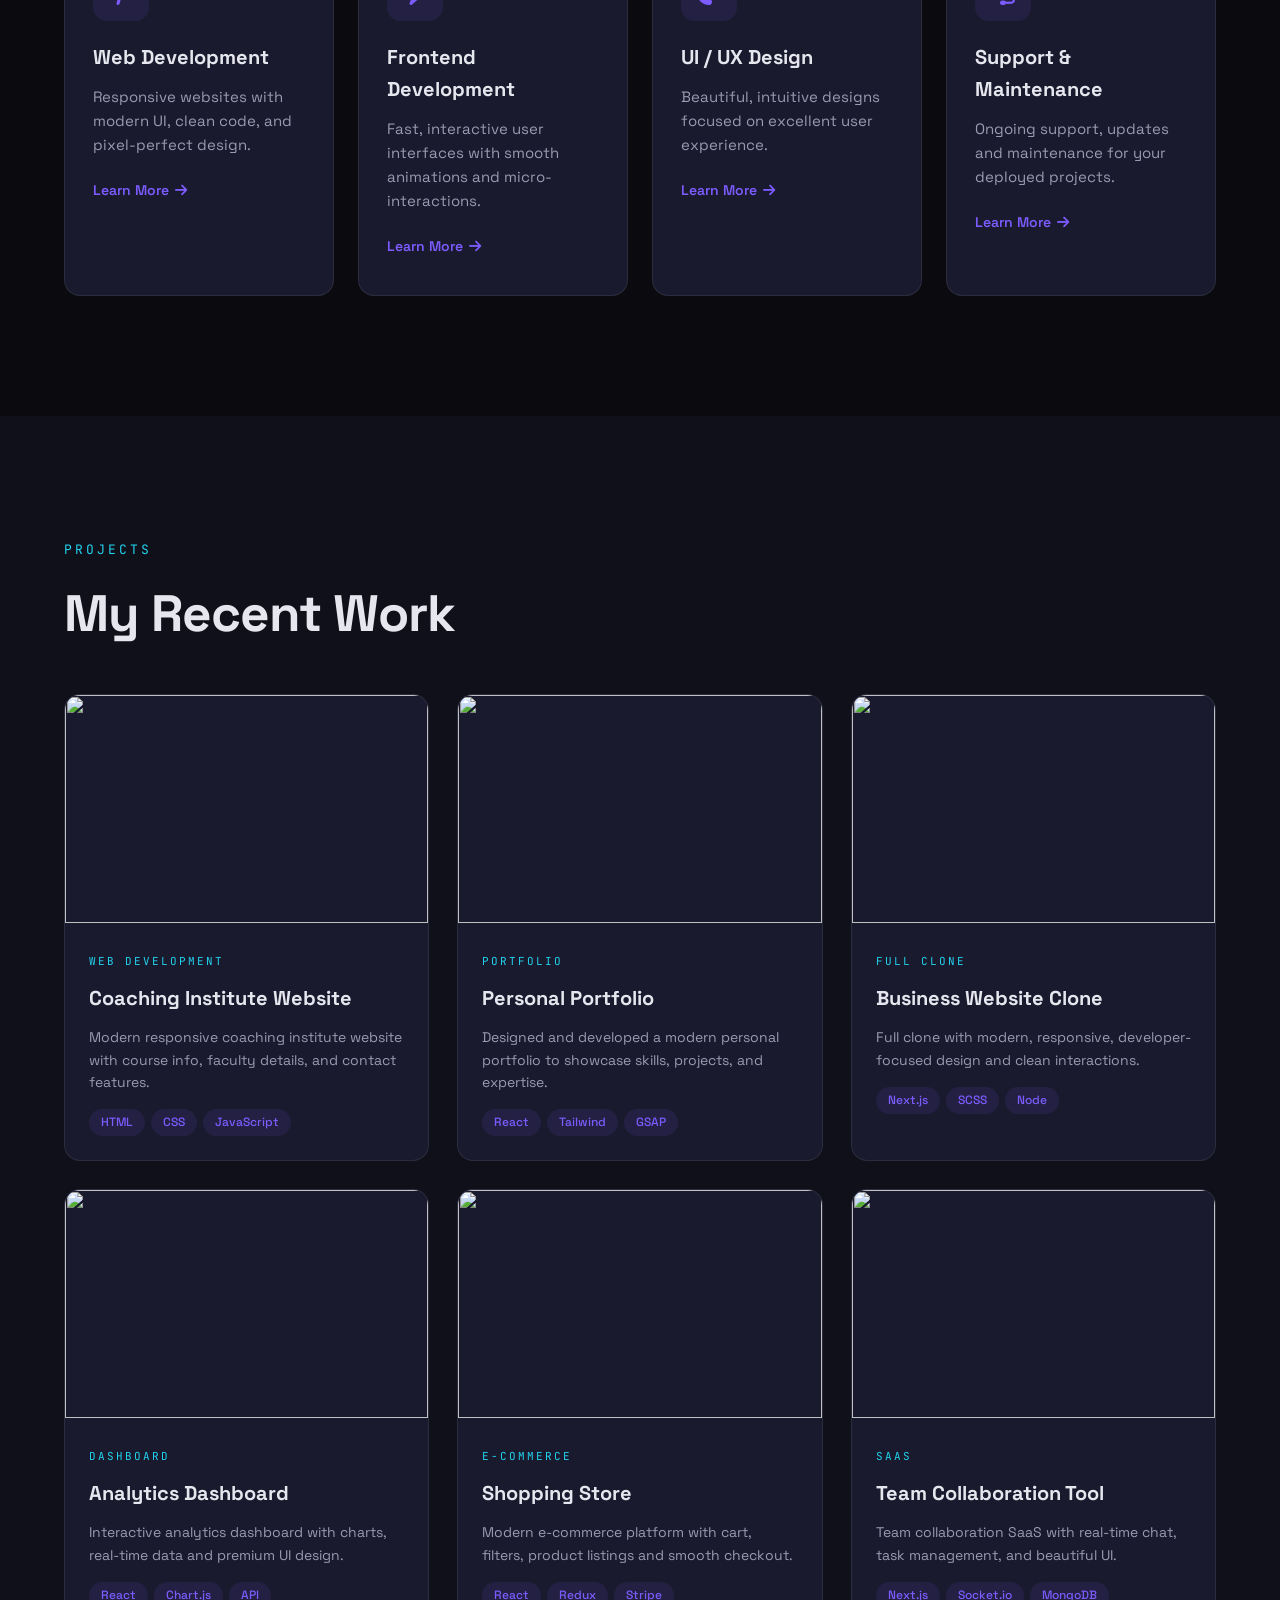
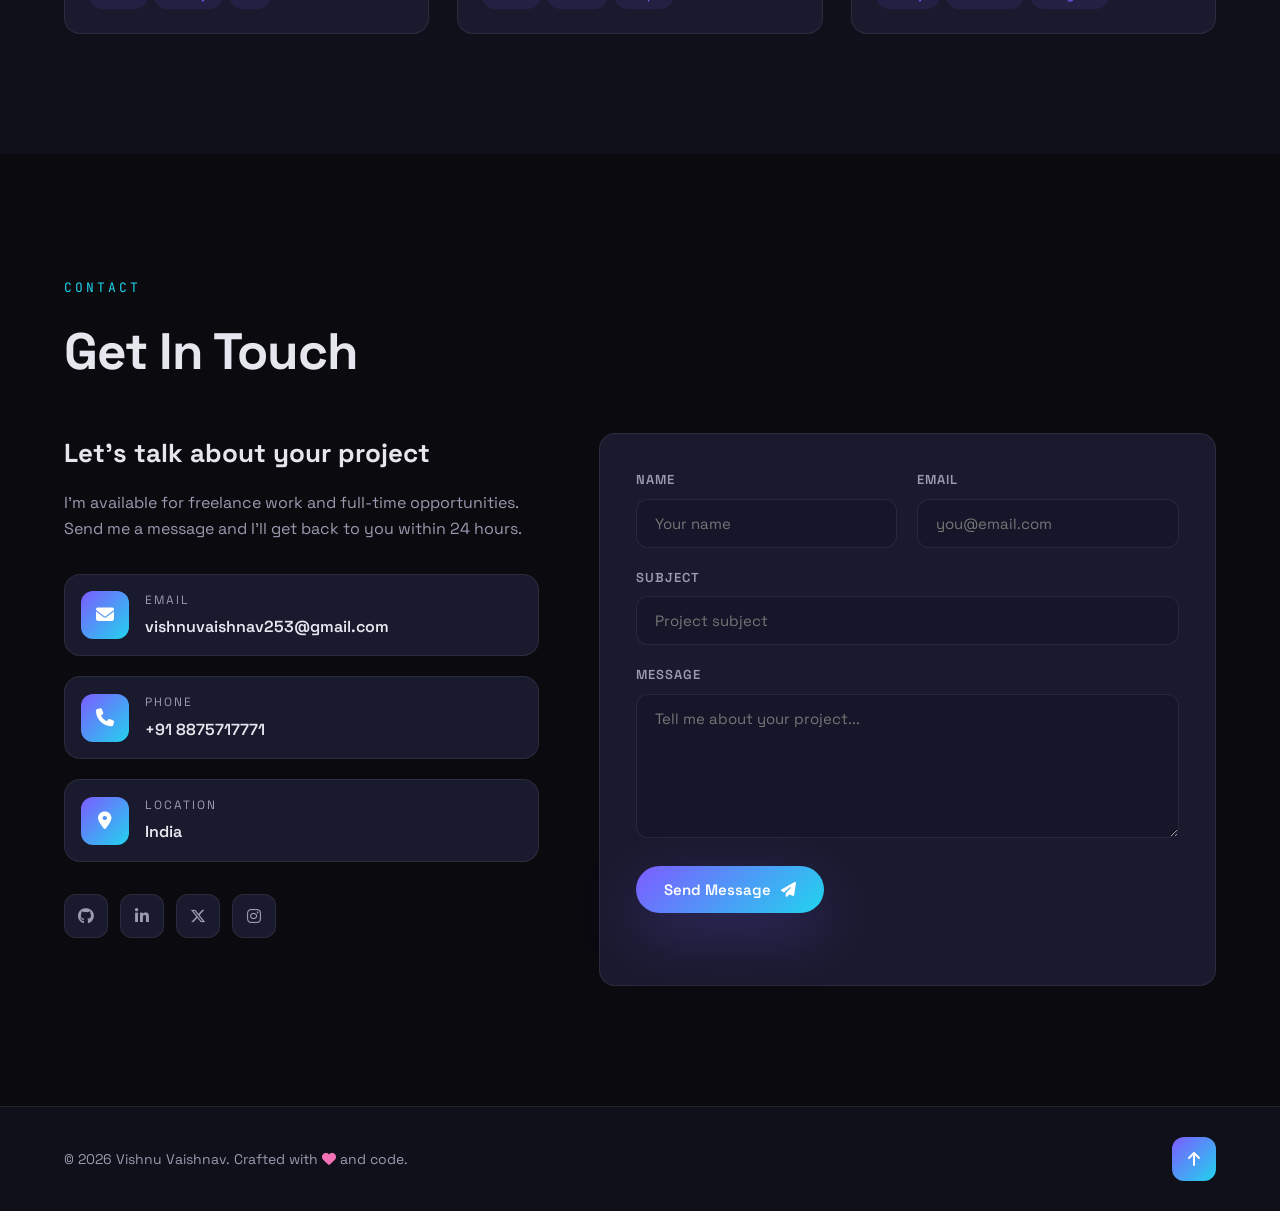
==== commit 90267fcc: "Update website" ====
--- a/index.html
+++ b/index.html
@@ -779,7 +779,7 @@
       <div class="hero-image">
         <div class="image-ring"></div>
         <div class="image-wrapper">
-          <img src="https://images.unsplash.com/photo-1607746882042-944635dfe10e?w=600&auto=format&fit=crop&q=80" alt="Profile" />
+          <img src="images/vishnu.png" alt="Profile" />
         </div>
         <div class="floating-tag tag-1"><i class="fa-brands fa-react"></i> React</div>
         <div class="floating-tag tag-2"><i class="fa-brands fa-js"></i> JavaScript</div>
@@ -800,7 +800,7 @@
 
       <div class="about-grid">
         <div class="about-image">
-          <img src="https://images.unsplash.com/photo-1633332755192-727a05c4013d?w=600&auto=format&fit=crop&q=80" alt="About" />
+          <img src="images/IMG_20260111_154158.png" alt="About" />
           <div class="exp-badge">
             <span class="exp-num">1+</span>
             <span class="exp-label">Years<br/>Experience</span>
